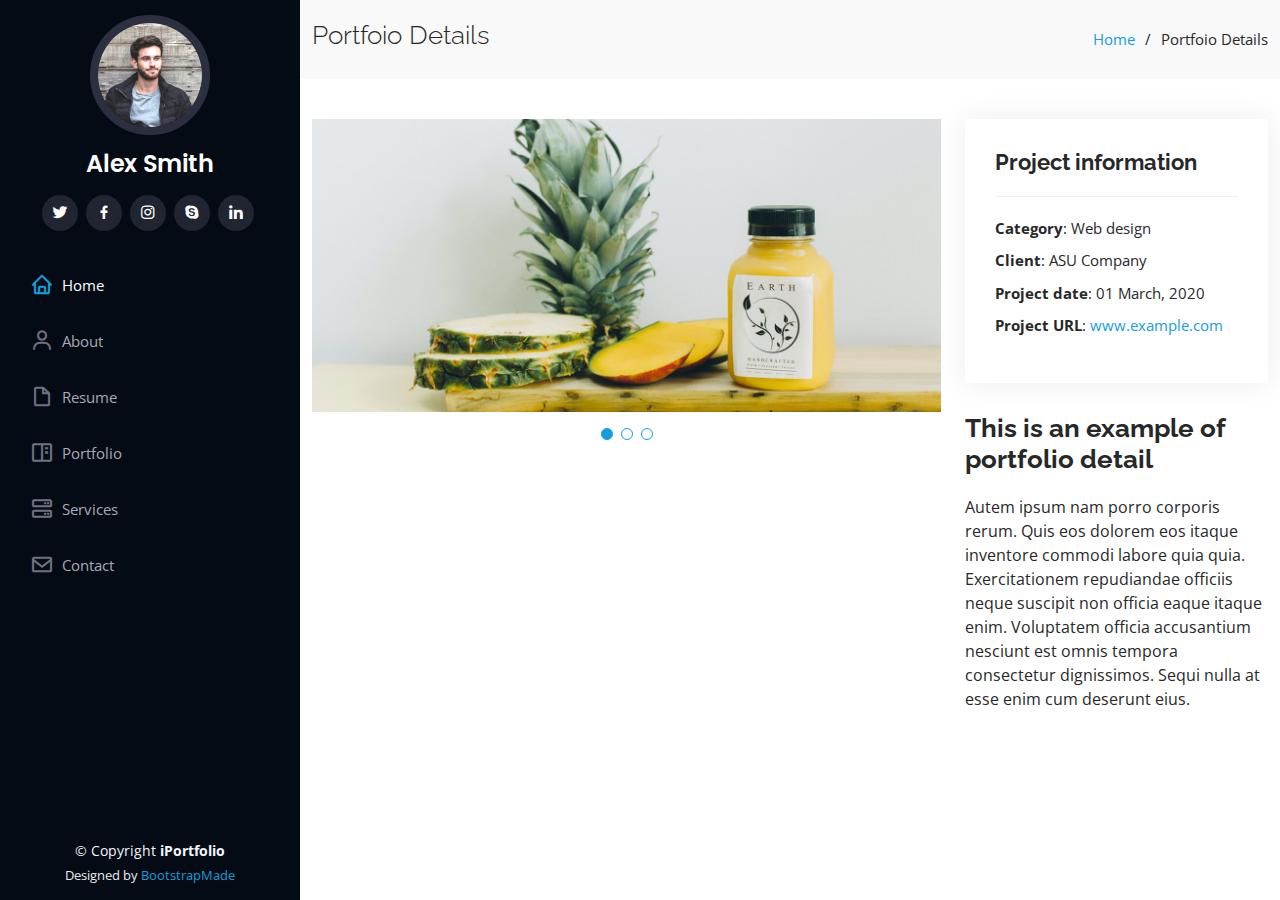
==== portfolio-details.html @ 62f36926 "Iportfolio branch init" ====
<!DOCTYPE html>
<html lang="en">

<head>
  <meta charset="utf-8">
  <meta content="width=device-width, initial-scale=1.0" name="viewport">

  <title>Portfolio Details - iPortfolio Bootstrap Template</title>
  <meta content="" name="description">
  <meta content="" name="keywords">

  <!-- Favicons -->
  <link href="assets/img/favicon.png" rel="icon">
  <link href="assets/img/apple-touch-icon.png" rel="apple-touch-icon">

  <!-- Google Fonts -->
  <link href="https://fonts.googleapis.com/css?family=Open+Sans:300,300i,400,400i,600,600i,700,700i|Raleway:300,300i,400,400i,500,500i,600,600i,700,700i|Poppins:300,300i,400,400i,500,500i,600,600i,700,700i" rel="stylesheet">

  <!-- Vendor CSS Files -->
  <link href="assets/vendor/aos/aos.css" rel="stylesheet">
  <link href="assets/vendor/bootstrap/css/bootstrap.min.css" rel="stylesheet">
  <link href="assets/vendor/bootstrap-icons/bootstrap-icons.css" rel="stylesheet">
  <link href="assets/vendor/boxicons/css/boxicons.min.css" rel="stylesheet">
  <link href="assets/vendor/glightbox/css/glightbox.min.css" rel="stylesheet">
  <link href="assets/vendor/swiper/swiper-bundle.min.css" rel="stylesheet">

  <!-- Template Main CSS File -->
  <link href="assets/css/style.css" rel="stylesheet">

  <!-- =======================================================
  * Template Name: iPortfolio - v3.3.0
  * Template URL: https://bootstrapmade.com/iportfolio-bootstrap-portfolio-websites-template/
  * Author: BootstrapMade.com
  * License: https://bootstrapmade.com/license/
  ======================================================== -->
</head>

<body>

  <!-- ======= Mobile nav toggle button ======= -->
  <i class="bi bi-list mobile-nav-toggle d-xl-none"></i>

  <!-- ======= Header ======= -->
  <header id="header">
    <div class="d-flex flex-column">

      <div class="profile">
        <img src="assets/img/profile-img.jpg" alt="" class="img-fluid rounded-circle">
        <h1 class="text-light"><a href="index.html">Alex Smith</a></h1>
        <div class="social-links mt-3 text-center">
          <a href="#" class="twitter"><i class="bx bxl-twitter"></i></a>
          <a href="#" class="facebook"><i class="bx bxl-facebook"></i></a>
          <a href="#" class="instagram"><i class="bx bxl-instagram"></i></a>
          <a href="#" class="google-plus"><i class="bx bxl-skype"></i></a>
          <a href="#" class="linkedin"><i class="bx bxl-linkedin"></i></a>
        </div>
      </div>

      <nav id="navbar" class="nav-menu navbar">
        <ul>
          <li><a href="#hero" class="nav-link scrollto active"><i class="bx bx-home"></i> <span>Home</span></a></li>
          <li><a href="#about" class="nav-link scrollto"><i class="bx bx-user"></i> <span>About</span></a></li>
          <li><a href="#resume" class="nav-link scrollto"><i class="bx bx-file-blank"></i> <span>Resume</span></a></li>
          <li><a href="#portfolio" class="nav-link scrollto"><i class="bx bx-book-content"></i> <span>Portfolio</span></a></li>
          <li><a href="#services" class="nav-link scrollto"><i class="bx bx-server"></i> <span>Services</span></a></li>
          <li><a href="#contact" class="nav-link scrollto"><i class="bx bx-envelope"></i> <span>Contact</span></a></li>
        </ul>
      </nav><!-- .nav-menu -->
    </div>
  </header><!-- End Header -->

  <main id="main">

    <!-- ======= Breadcrumbs ======= -->
    <section id="breadcrumbs" class="breadcrumbs">
      <div class="container">

        <div class="d-flex justify-content-between align-items-center">
          <h2>Portfoio Details</h2>
          <ol>
            <li><a href="index.html">Home</a></li>
            <li>Portfoio Details</li>
          </ol>
        </div>

      </div>
    </section><!-- End Breadcrumbs -->

    <!-- ======= Portfolio Details Section ======= -->
    <section id="portfolio-details" class="portfolio-details">
      <div class="container">

        <div class="row gy-4">

          <div class="col-lg-8">
            <div class="portfolio-details-slider swiper-container">
              <div class="swiper-wrapper align-items-center">

                <div class="swiper-slide">
                  <img src="assets/img/portfolio/portfolio-details-1.jpg" alt="">
                </div>

                <div class="swiper-slide">
                  <img src="assets/img/portfolio/portfolio-details-2.jpg" alt="">
                </div>

                <div class="swiper-slide">
                  <img src="assets/img/portfolio/portfolio-details-3.jpg" alt="">
                </div>

              </div>
              <div class="swiper-pagination"></div>
            </div>
          </div>

          <div class="col-lg-4">
            <div class="portfolio-info">
              <h3>Project information</h3>
              <ul>
                <li><strong>Category</strong>: Web design</li>
                <li><strong>Client</strong>: ASU Company</li>
                <li><strong>Project date</strong>: 01 March, 2020</li>
                <li><strong>Project URL</strong>: <a href="#">www.example.com</a></li>
              </ul>
            </div>
            <div class="portfolio-description">
              <h2>This is an example of portfolio detail</h2>
              <p>
                Autem ipsum nam porro corporis rerum. Quis eos dolorem eos itaque inventore commodi labore quia quia. Exercitationem repudiandae officiis neque suscipit non officia eaque itaque enim. Voluptatem officia accusantium nesciunt est omnis tempora consectetur dignissimos. Sequi nulla at esse enim cum deserunt eius.
              </p>
            </div>
          </div>

        </div>

      </div>
    </section><!-- End Portfolio Details Section -->

  </main><!-- End #main -->

  <!-- ======= Footer ======= -->
  <footer id="footer">
    <div class="container">
      <div class="copyright">
        &copy; Copyright <strong><span>iPortfolio</span></strong>
      </div>
      <div class="credits">
        <!-- All the links in the footer should remain intact. -->
        <!-- You can delete the links only if you purchased the pro version. -->
        <!-- Licensing information: https://bootstrapmade.com/license/ -->
        <!-- Purchase the pro version with working PHP/AJAX contact form: https://bootstrapmade.com/iportfolio-bootstrap-portfolio-websites-template/ -->
        Designed by <a href="https://bootstrapmade.com/">BootstrapMade</a>
      </div>
    </div>
  </footer><!-- End  Footer -->

  <a href="#" class="back-to-top d-flex align-items-center justify-content-center"><i class="bi bi-arrow-up-short"></i></a>

  <!-- Vendor JS Files -->
  <script src="assets/vendor/aos/aos.js"></script>
  <script src="assets/vendor/bootstrap/js/bootstrap.bundle.min.js"></script>
  <script src="assets/vendor/glightbox/js/glightbox.min.js"></script>
  <script src="assets/vendor/isotope-layout/isotope.pkgd.min.js"></script>
  <script src="assets/vendor/php-email-form/validate.js"></script>
  <script src="assets/vendor/purecounter/purecounter.js"></script>
  <script src="assets/vendor/swiper/swiper-bundle.min.js"></script>
  <script src="assets/vendor/typed.js/typed.min.js"></script>
  <script src="assets/vendor/waypoints/noframework.waypoints.js"></script>

  <!-- Template Main JS File -->
  <script src="assets/js/main.js"></script>

</body>

</html>
---- assets/css/style.css ----
/**
* Template Name: iPortfolio - v3.3.0
* Template URL: https://bootstrapmade.com/iportfolio-bootstrap-portfolio-websites-template/
* Author: BootstrapMade.com
* License: https://bootstrapmade.com/license/
*/

/*--------------------------------------------------------------
# General
--------------------------------------------------------------*/
body {
  font-family: "Open Sans", sans-serif;
  color: #272829;
}

a {
  color: #149ddd;
  text-decoration: none;
}

a:hover {
  color: #37b3ed;
  text-decoration: none;
}

h1, h2, h3, h4, h5, h6 {
  font-family: "Raleway", sans-serif;
}

/*--------------------------------------------------------------
# Back to top button
--------------------------------------------------------------*/
.back-to-top {
  position: fixed;
  visibility: hidden;
  opacity: 0;
  right: 15px;
  bottom: 15px;
  z-index: 996;
  background: #149ddd;
  width: 40px;
  height: 40px;
  border-radius: 50px;
  transition: all 0.4s;
}

.back-to-top i {
  font-size: 28px;
  color: #fff;
  line-height: 0;
}

.back-to-top:hover {
  background: #2eafec;
  color: #fff;
}

.back-to-top.active {
  visibility: visible;
  opacity: 1;
}

/*--------------------------------------------------------------
# Header
--------------------------------------------------------------*/
#header {
  position: fixed;
  top: 0;
  left: 0;
  bottom: 0;
  width: 300px;
  transition: all ease-in-out 0.5s;
  z-index: 9997;
  transition: all 0.5s;
  padding: 0 15px;
  background: #040b14;
  overflow-y: auto;
}

#header .profile img {
  margin: 15px auto;
  display: block;
  width: 120px;
  border: 8px solid #2c2f3f;
}

#header .profile h1 {
  font-size: 24px;
  margin: 0;
  padding: 0;
  font-weight: 600;
  -moz-text-align-last: center;
  text-align-last: center;
  font-family: "Poppins", sans-serif;
}

#header .profile h1 a, #header .profile h1 a:hover {
  color: #fff;
  text-decoration: none;
}

#header .profile .social-links a {
  font-size: 18px;
  display: inline-block;
  background: #212431;
  color: #fff;
  line-height: 1;
  padding: 8px 0;
  margin-right: 4px;
  border-radius: 50%;
  text-align: center;
  width: 36px;
  height: 36px;
  transition: 0.3s;
}

#header .profile .social-links a:hover {
  background: #149ddd;
  color: #fff;
  text-decoration: none;
}

#main {
  margin-left: 300px;
}

@media (max-width: 1199px) {
  #header {
    left: -300px;
  }
  #main {
    margin-left: 0;
  }
}

/*--------------------------------------------------------------
# Navigation Menu
--------------------------------------------------------------*/
/* Desktop Navigation */
.nav-menu {
  padding: 30px 0 0 0;
}

.nav-menu * {
  margin: 0;
  padding: 0;
  list-style: none;
}

.nav-menu > ul > li {
  position: relative;
  white-space: nowrap;
}

.nav-menu a, .nav-menu a:focus {
  display: flex;
  align-items: center;
  color: #a8a9b4;
  padding: 12px 15px;
  margin-bottom: 8px;
  transition: 0.3s;
  font-size: 15px;
}

.nav-menu a i, .nav-menu a:focus i {
  font-size: 24px;
  padding-right: 8px;
  color: #6f7180;
}

.nav-menu a:hover, .nav-menu .active, .nav-menu .active:focus, .nav-menu li:hover > a {
  text-decoration: none;
  color: #fff;
}

.nav-menu a:hover i, .nav-menu .active i, .nav-menu .active:focus i, .nav-menu li:hover > a i {
  color: #149ddd;
}

/* Mobile Navigation */
.mobile-nav-toggle {
  position: fixed;
  right: 15px;
  top: 15px;
  z-index: 9998;
  border: 0;
  font-size: 24px;
  transition: all 0.4s;
  outline: none !important;
  background-color: #149ddd;
  color: #fff;
  width: 40px;
  height: 40px;
  display: inline-flex;
  align-items: center;
  justify-content: center;
  line-height: 0;
  border-radius: 50px;
  cursor: pointer;
}

.mobile-nav-active {
  overflow: hidden;
}

.mobile-nav-active #header {
  left: 0;
}

/*--------------------------------------------------------------
# Hero Section
--------------------------------------------------------------*/
#hero {
  width: 100%;
  height: 100vh;
  background: url("../img/hero-bg.jpg") top center;
  background-size: cover;
}

#hero:before {
  content: "";
  background: rgba(5, 13, 24, 0.3);
  position: absolute;
  bottom: 0;
  top: 0;
  left: 0;
  right: 0;
  z-index: 1;
}

#hero .hero-container {
  position: relative;
  z-index: 2;
  min-width: 300px;
}

#hero h1 {
  margin: 0 0 10px 0;
  font-size: 64px;
  font-weight: 700;
  line-height: 56px;
  color: #fff;
}

#hero p {
  color: #fff;
  margin-bottom: 50px;
  font-size: 26px;
  font-family: "Poppins", sans-serif;
}

#hero p span {
  color: #fff;
  padding-bottom: 4px;
  letter-spacing: 1px;
  border-bottom: 3px solid #149ddd;
}

@media (min-width: 1024px) {
  #hero {
    background-attachment: fixed;
  }
}

@media (max-width: 768px) {
  #hero h1 {
    font-size: 28px;
    line-height: 36px;
  }
  #hero h2 {
    font-size: 18px;
    line-height: 24px;
    margin-bottom: 30px;
  }
}

/*--------------------------------------------------------------
# Sections General
--------------------------------------------------------------*/
section {
  padding: 60px 0;
  overflow: hidden;
}

.section-bg {
  background: #f5f8fd;
}

.section-title {
  padding-bottom: 30px;
}

.section-title h2 {
  font-size: 32px;
  font-weight: bold;
  margin-bottom: 20px;
  padding-bottom: 20px;
  position: relative;
  color: #173b6c;
}

.section-title h2::after {
  content: '';
  position: absolute;
  display: block;
  width: 50px;
  height: 3px;
  background: #149ddd;
  bottom: 0;
  left: 0;
}

.section-title p {
  margin-bottom: 0;
}

/*--------------------------------------------------------------
# About
--------------------------------------------------------------*/
.about .content h3 {
  font-weight: 700;
  font-size: 26px;
  color: #173b6c;
}

.about .content ul {
  list-style: none;
  padding: 0;
}

.about .content ul li {
  margin-bottom: 20px;
  display: flex;
  align-items: center;
}

.about .content ul strong {
  margin-right: 10px;
}

.about .content ul i {
  font-size: 16px;
  margin-right: 5px;
  color: #149ddd;
  line-height: 0;
}

.about .content p:last-child {
  margin-bottom: 0;
}

/*--------------------------------------------------------------
# Facts
--------------------------------------------------------------*/
.facts {
  padding-bottom: 30px;
}

.facts .count-box {
  padding: 30px;
  width: 100%;
}

.facts .count-box i {
  display: block;
  font-size: 44px;
  color: #149ddd;
  float: left;
  line-height: 0;
}

.facts .count-box span {
  font-size: 48px;
  line-height: 40px;
  display: block;
  font-weight: 700;
  color: #050d18;
  margin-left: 60px;
}

.facts .count-box p {
  padding: 15px 0 0 0;
  margin: 0 0 0 60px;
  font-family: "Raleway", sans-serif;
  font-size: 14px;
  color: #122f57;
}

.facts .count-box a {
  font-weight: 600;
  display: block;
  margin-top: 20px;
  color: #122f57;
  font-size: 15px;
  font-family: "Poppins", sans-serif;
  transition: ease-in-out 0.3s;
}

.facts .count-box a:hover {
  color: #1f5297;
}

/*--------------------------------------------------------------
# Akills
--------------------------------------------------------------*/
.skills .progress {
  height: 60px;
  display: block;
  background: none;
  border-radius: 0;
}

.skills .progress .skill {
  padding: 0;
  margin: 0 0 6px 0;
  text-transform: uppercase;
  display: block;
  font-weight: 600;
  font-family: "Poppins", sans-serif;
  color: #050d18;
}

.skills .progress .skill .val {
  float: right;
  font-style: normal;
}

.skills .progress-bar-wrap {
  background: #dce8f8;
  height: 10px;
}

.skills .progress-bar {
  width: 1px;
  height: 10px;
  transition: .9s;
  background-color: #149ddd;
}

/*--------------------------------------------------------------
# Resume
--------------------------------------------------------------*/
.resume .resume-title {
  font-size: 26px;
  font-weight: 700;
  margin-top: 20px;
  margin-bottom: 20px;
  color: #050d18;
}

.resume .resume-item {
  padding: 0 0 20px 20px;
  margin-top: -2px;
  border-left: 2px solid #1f5297;
  position: relative;
}

.resume .resume-item h4 {
  line-height: 18px;
  font-size: 18px;
  font-weight: 600;
  text-transform: uppercase;
  font-family: "Poppins", sans-serif;
  color: #050d18;
  margin-bottom: 10px;
}

.resume .resume-item h5 {
  font-size: 16px;
  background: #e4edf9;
  padding: 5px 15px;
  display: inline-block;
  font-weight: 600;
  margin-bottom: 10px;
}

.resume .resume-item ul {
  padding-left: 20px;
}

.resume .resume-item ul li {
  padding-bottom: 10px;
}

.resume .resume-item:last-child {
  padding-bottom: 0;
}

.resume .resume-item::before {
  content: "";
  position: absolute;
  width: 16px;
  height: 16px;
  border-radius: 50px;
  left: -9px;
  top: 0;
  background: #fff;
  border: 2px solid #1f5297;
}

/*--------------------------------------------------------------
# Portfolio
--------------------------------------------------------------*/
.portfolio .portfolio-item {
  margin-bottom: 30px;
}

.portfolio #portfolio-flters {
  padding: 0;
  margin: 0 auto 35px auto;
  list-style: none;
  text-align: center;
  background: #fff;
  border-radius: 50px;
  padding: 2px 15px;
}

.portfolio #portfolio-flters li {
  cursor: pointer;
  display: inline-block;
  padding: 10px 15px 8px 15px;
  font-size: 14px;
  font-weight: 600;
  line-height: 1;
  text-transform: uppercase;
  color: #272829;
  margin-bottom: 5px;
  transition: all 0.3s ease-in-out;
}

.portfolio #portfolio-flters li:hover, .portfolio #portfolio-flters li.filter-active {
  color: #149ddd;
}

.portfolio #portfolio-flters li:last-child {
  margin-right: 0;
}

.portfolio .portfolio-wrap {
  transition: 0.3s;
  position: relative;
  overflow: hidden;
  z-index: 1;
}

.portfolio .portfolio-wrap::before {
  content: "";
  background: rgba(255, 255, 255, 0.5);
  position: absolute;
  left: 0;
  right: 0;
  top: 0;
  bottom: 0;
  transition: all ease-in-out 0.3s;
  z-index: 2;
  opacity: 0;
}

.portfolio .portfolio-wrap .portfolio-links {
  opacity: 1;
  left: 0;
  right: 0;
  bottom: -60px;
  z-index: 3;
  position: absolute;
  transition: all ease-in-out 0.3s;
  display: flex;
  justify-content: center;
}

.portfolio .portfolio-wrap .portfolio-links a {
  color: #fff;
  font-size: 28px;
  text-align: center;
  background: rgba(20, 157, 221, 0.75);
  transition: 0.3s;
  width: 50%;
}

.portfolio .portfolio-wrap .portfolio-links a:hover {
  background: rgba(20, 157, 221, 0.95);
}

.portfolio .portfolio-wrap .portfolio-links a + a {
  border-left: 1px solid #37b3ed;
}

.portfolio .portfolio-wrap:hover::before {
  top: 0;
  left: 0;
  right: 0;
  bottom: 0;
  opacity: 1;
}

.portfolio .portfolio-wrap:hover .portfolio-links {
  opacity: 1;
  bottom: 0;
}

/*--------------------------------------------------------------
# Portfolio Details
--------------------------------------------------------------*/
.portfolio-details {
  padding-top: 40px;
}

.portfolio-details .portfolio-details-slider img {
  width: 100%;
}

.portfolio-details .portfolio-details-slider .swiper-pagination {
  margin-top: 20px;
  position: relative;
}

.portfolio-details .portfolio-details-slider .swiper-pagination .swiper-pagination-bullet {
  width: 12px;
  height: 12px;
  background-color: #fff;
  opacity: 1;
  border: 1px solid #149ddd;
}

.portfolio-details .portfolio-details-slider .swiper-pagination .swiper-pagination-bullet-active {
  background-color: #149ddd;
}

.portfolio-details .portfolio-info {
  padding: 30px;
  box-shadow: 0px 0 30px rgba(5, 13, 24, 0.08);
}

.portfolio-details .portfolio-info h3 {
  font-size: 22px;
  font-weight: 700;
  margin-bottom: 20px;
  padding-bottom: 20px;
  border-bottom: 1px solid #eee;
}

.portfolio-details .portfolio-info ul {
  list-style: none;
  padding: 0;
  font-size: 15px;
}

.portfolio-details .portfolio-info ul li + li {
  margin-top: 10px;
}

.portfolio-details .portfolio-description {
  padding-top: 30px;
}

.portfolio-details .portfolio-description h2 {
  font-size: 26px;
  font-weight: 700;
  margin-bottom: 20px;
}

.portfolio-details .portfolio-description p {
  padding: 0;
}

/*--------------------------------------------------------------
# Services
--------------------------------------------------------------*/
.services .icon-box {
  margin-bottom: 20px;
}

.services .icon {
  float: left;
  display: flex;
  align-items: center;
  justify-content: center;
  width: 54px;
  height: 54px;
  background: #149ddd;
  border-radius: 50%;
  transition: 0.5s;
  border: 1px solid #149ddd;
}

.services .icon i {
  color: #fff;
  font-size: 24px;
  line-height: 0;
}

.services .icon-box:hover .icon {
  background: #fff;
}

.services .icon-box:hover .icon i {
  color: #149ddd;
}

.services .title {
  margin-left: 80px;
  font-weight: 700;
  margin-bottom: 15px;
  font-size: 18px;
}

.services .title a {
  color: #343a40;
}

.services .title a:hover {
  color: #149ddd;
}

.services .description {
  margin-left: 80px;
  line-height: 24px;
  font-size: 14px;
}

/*--------------------------------------------------------------
# Testimonials
--------------------------------------------------------------*/
.testimonials .testimonial-item {
  box-sizing: content-box;
  text-align: center;
  min-height: 320px;
}

.testimonials .testimonial-item .testimonial-img {
  width: 90px;
  border-radius: 50%;
  margin: 0 auto;
}

.testimonials .testimonial-item h3 {
  font-size: 18px;
  font-weight: bold;
  margin: 10px 0 5px 0;
  color: #111;
}

.testimonials .testimonial-item h4 {
  font-size: 14px;
  color: #999;
  margin: 0;
}

.testimonials .testimonial-item .quote-icon-left, .testimonials .testimonial-item .quote-icon-right {
  color: #c3e8fa;
  font-size: 26px;
}

.testimonials .testimonial-item .quote-icon-left {
  display: inline-block;
  left: -5px;
  position: relative;
}

.testimonials .testimonial-item .quote-icon-right {
  display: inline-block;
  right: -5px;
  position: relative;
  top: 10px;
}

.testimonials .testimonial-item p {
  font-style: italic;
  margin: 0 15px 15px 15px;
  padding: 20px;
  background: #fff;
  position: relative;
  margin-bottom: 35px;
  border-radius: 6px;
  box-shadow: 0px 2px 15px rgba(0, 0, 0, 0.1);
}

.testimonials .testimonial-item p::after {
  content: "";
  width: 0;
  height: 0;
  border-top: 20px solid #fff;
  border-right: 20px solid transparent;
  border-left: 20px solid transparent;
  position: absolute;
  bottom: -20px;
  left: calc(50% - 20px);
}

.testimonials .swiper-pagination {
  margin-top: 20px;
  position: relative;
}

.testimonials .swiper-pagination .swiper-pagination-bullet {
  width: 12px;
  height: 12px;
  background-color: #fff;
  opacity: 1;
  border: 1px solid #149ddd;
}

.testimonials .swiper-pagination .swiper-pagination-bullet-active {
  background-color: #149ddd;
}

/*--------------------------------------------------------------
# Contact
--------------------------------------------------------------*/
.contact {
  padding-bottom: 130px;
}

.contact .info {
  padding: 30px;
  background: #fff;
  width: 100%;
  box-shadow: 0 0 24px 0 rgba(0, 0, 0, 0.12);
}

.contact .info i {
  font-size: 20px;
  color: #149ddd;
  float: left;
  width: 44px;
  height: 44px;
  background: #dff3fc;
  display: flex;
  justify-content: center;
  align-items: center;
  border-radius: 50px;
  transition: all 0.3s ease-in-out;
}

.contact .info h4 {
  padding: 0 0 0 60px;
  font-size: 22px;
  font-weight: 600;
  margin-bottom: 5px;
  color: #050d18;
}

.contact .info p {
  padding: 0 0 10px 60px;
  margin-bottom: 20px;
  font-size: 14px;
  color: #173b6c;
}

.contact .info .email p {
  padding-top: 5px;
}

.contact .info .social-links {
  padding-left: 60px;
}

.contact .info .social-links a {
  font-size: 18px;
  display: inline-block;
  background: #333;
  color: #fff;
  line-height: 1;
  padding: 8px 0;
  border-radius: 50%;
  text-align: center;
  width: 36px;
  height: 36px;
  transition: 0.3s;
  margin-right: 10px;
}

.contact .info .social-links a:hover {
  background: #149ddd;
  color: #fff;
}

.contact .info .email:hover i, .contact .info .address:hover i, .contact .info .phone:hover i {
  background: #149ddd;
  color: #fff;
}

.contact .php-email-form {
  width: 100%;
  padding: 30px;
  background: #fff;
  box-shadow: 0 0 24px 0 rgba(0, 0, 0, 0.12);
}

.contact .php-email-form .form-group {
  padding-bottom: 8px;
}

.contact .php-email-form .validate {
  display: none;
  color: red;
  margin: 0 0 15px 0;
  font-weight: 400;
  font-size: 13px;
}

.contact .php-email-form .error-message {
  display: none;
  color: #fff;
  background: #ed3c0d;
  text-align: left;
  padding: 15px;
  font-weight: 600;
}

.contact .php-email-form .error-message br + br {
  margin-top: 25px;
}

.contact .php-email-form .sent-message {
  display: none;
  color: #fff;
  background: #18d26e;
  text-align: center;
  padding: 15px;
  font-weight: 600;
}

.contact .php-email-form .loading {
  display: none;
  background: #fff;
  text-align: center;
  padding: 15px;
}

.contact .php-email-form .loading:before {
  content: "";
  display: inline-block;
  border-radius: 50%;
  width: 24px;
  height: 24px;
  margin: 0 10px -6px 0;
  border: 3px solid #18d26e;
  border-top-color: #eee;
  -webkit-animation: animate-loading 1s linear infinite;
  animation: animate-loading 1s linear infinite;
}

.contact .php-email-form .form-group {
  margin-bottom: 15px;
}

.contact .php-email-form label {
  padding-bottom: 8px;
}

.contact .php-email-form input, .contact .php-email-form textarea {
  border-radius: 0;
  box-shadow: none;
  font-size: 14px;
}

.contact .php-email-form input {
  height: 44px;
}

.contact .php-email-form textarea {
  padding: 10px 15px;
}

.contact .php-email-form button[type="submit"] {
  background: #149ddd;
  border: 0;
  padding: 10px 24px;
  color: #fff;
  transition: 0.4s;
  border-radius: 4px;
}

.contact .php-email-form button[type="submit"]:hover {
  background: #37b3ed;
}

@-webkit-keyframes animate-loading {
  0% {
    transform: rotate(0deg);
  }
  100% {
    transform: rotate(360deg);
  }
}

@keyframes animate-loading {
  0% {
    transform: rotate(0deg);
  }
  100% {
    transform: rotate(360deg);
  }
}

/*--------------------------------------------------------------
# Breadcrumbs
--------------------------------------------------------------*/
.breadcrumbs {
  padding: 20px 0;
  background: #f9f9f9;
}

.breadcrumbs h2 {
  font-size: 26px;
  font-weight: 300;
}

.breadcrumbs ol {
  display: flex;
  flex-wrap: wrap;
  list-style: none;
  padding: 0;
  margin: 0;
  font-size: 15px;
}

.breadcrumbs ol li + li {
  padding-left: 10px;
}

.breadcrumbs ol li + li::before {
  display: inline-block;
  padding-right: 10px;
  color: #0e2442;
  content: "/";
}

@media (max-width: 768px) {
  .breadcrumbs .d-flex {
    display: block !important;
  }
  .breadcrumbs ol {
    display: block;
  }
  .breadcrumbs ol li {
    display: inline-block;
  }
}

/*--------------------------------------------------------------
# Footer
--------------------------------------------------------------*/
#footer {
  padding: 15px;
  color: #f4f6fd;
  font-size: 14px;
  position: fixed;
  left: 0;
  bottom: 0;
  width: 300px;
  z-index: 9999;
  background: #040b14;
}

#footer .copyright {
  text-align: center;
}

#footer .credits {
  padding-top: 5px;
  text-align: center;
  font-size: 13px;
  color: #eaebf0;
}

@media (max-width: 1199px) {
  #footer {
    position: static;
    width: auto;
    padding-right: 20px 15px;
  }
}
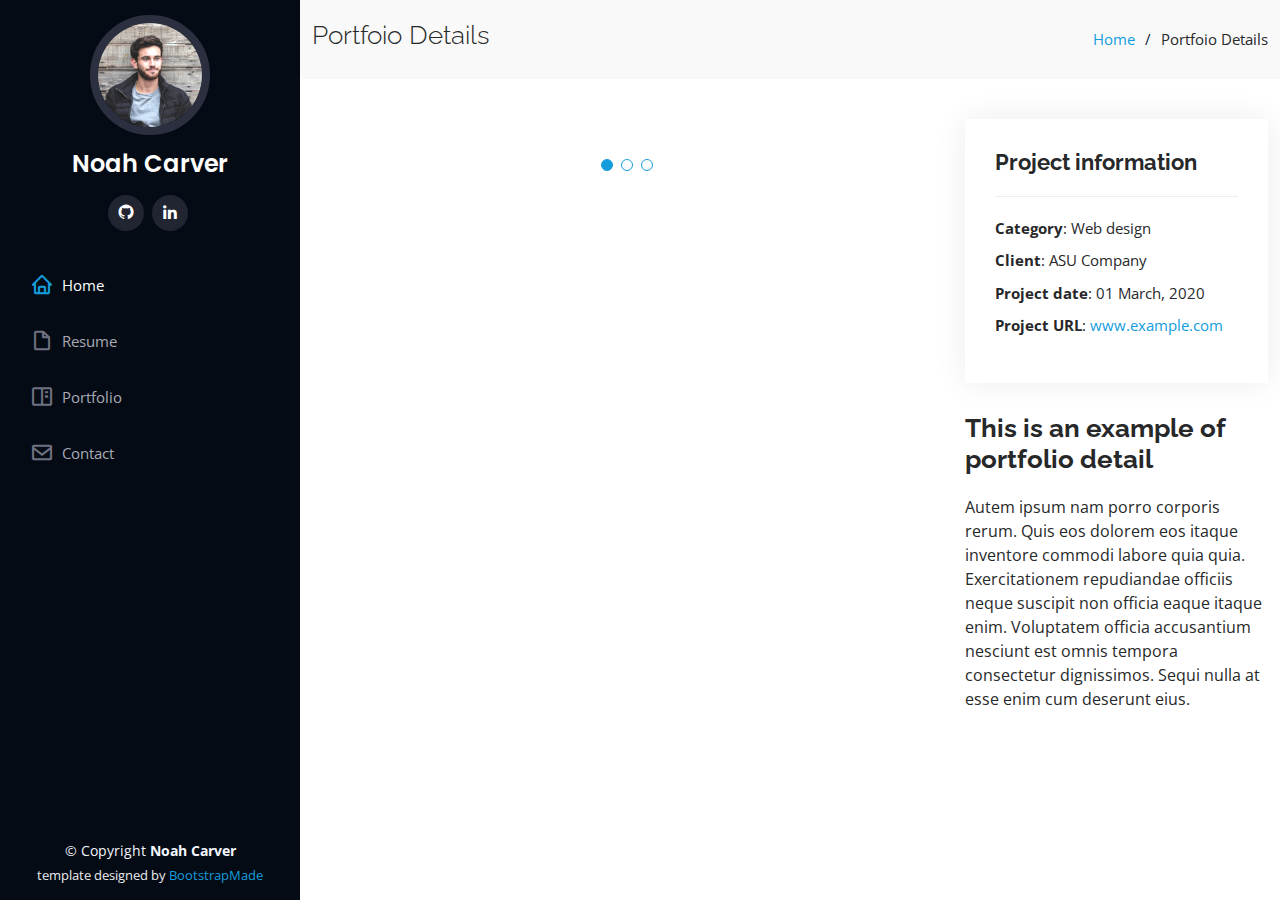
==== commit d5940a97: "start portfolio section" ====
--- a/portfolio-details.html
+++ b/portfolio-details.html
@@ -46,12 +46,9 @@
 
       <div class="profile">
         <img src="assets/img/profile-img.jpg" alt="" class="img-fluid rounded-circle">
-        <h1 class="text-light"><a href="index.html">Alex Smith</a></h1>
+        <h1 class="text-light"><a href="index.html">Noah Carver</a></h1>
         <div class="social-links mt-3 text-center">
-          <a href="#" class="twitter"><i class="bx bxl-twitter"></i></a>
-          <a href="#" class="facebook"><i class="bx bxl-facebook"></i></a>
-          <a href="#" class="instagram"><i class="bx bxl-instagram"></i></a>
-          <a href="#" class="google-plus"><i class="bx bxl-skype"></i></a>
+          <a href="#" class="GitHub"><i class="bx bxl-github"></i></a>
           <a href="#" class="linkedin"><i class="bx bxl-linkedin"></i></a>
         </div>
       </div>
@@ -59,10 +56,9 @@
       <nav id="navbar" class="nav-menu navbar">
         <ul>
           <li><a href="#hero" class="nav-link scrollto active"><i class="bx bx-home"></i> <span>Home</span></a></li>
-          <li><a href="#about" class="nav-link scrollto"><i class="bx bx-user"></i> <span>About</span></a></li>
+          <!--<li><a href="#about" class="nav-link scrollto"><i class="bx bx-user"></i> <span>About</span></a></li>-->
           <li><a href="#resume" class="nav-link scrollto"><i class="bx bx-file-blank"></i> <span>Resume</span></a></li>
           <li><a href="#portfolio" class="nav-link scrollto"><i class="bx bx-book-content"></i> <span>Portfolio</span></a></li>
-          <li><a href="#services" class="nav-link scrollto"><i class="bx bx-server"></i> <span>Services</span></a></li>
           <li><a href="#contact" class="nav-link scrollto"><i class="bx bx-envelope"></i> <span>Contact</span></a></li>
         </ul>
       </nav><!-- .nav-menu -->
@@ -142,14 +138,14 @@
   <footer id="footer">
     <div class="container">
       <div class="copyright">
-        &copy; Copyright <strong><span>iPortfolio</span></strong>
+        &copy; Copyright <strong><span>Noah Carver</span></strong>
       </div>
       <div class="credits">
         <!-- All the links in the footer should remain intact. -->
         <!-- You can delete the links only if you purchased the pro version. -->
         <!-- Licensing information: https://bootstrapmade.com/license/ -->
         <!-- Purchase the pro version with working PHP/AJAX contact form: https://bootstrapmade.com/iportfolio-bootstrap-portfolio-websites-template/ -->
-        Designed by <a href="https://bootstrapmade.com/">BootstrapMade</a>
+        template designed by <a href="https://bootstrapmade.com/">BootstrapMade</a>
       </div>
     </div>
   </footer><!-- End  Footer -->
@@ -172,4 +168,4 @@
 
 </body>
 
-</html>+</html>
--- a/assets/css/style.css
+++ b/assets/css/style.css
@@ -440,6 +440,18 @@
 /*--------------------------------------------------------------
 # Resume
 --------------------------------------------------------------*/
+.resume .resume-nameline h3{
+  text-align: center;
+  font-size: 30px;
+  font-weight: 700;
+  color: #050d18;
+}
+.resume .resume-nameline p{
+  text-align: center;
+  font-weight: 700;
+  color: #050d18;
+}
+
 .resume .resume-title {
   font-size: 26px;
   font-weight: 700;
